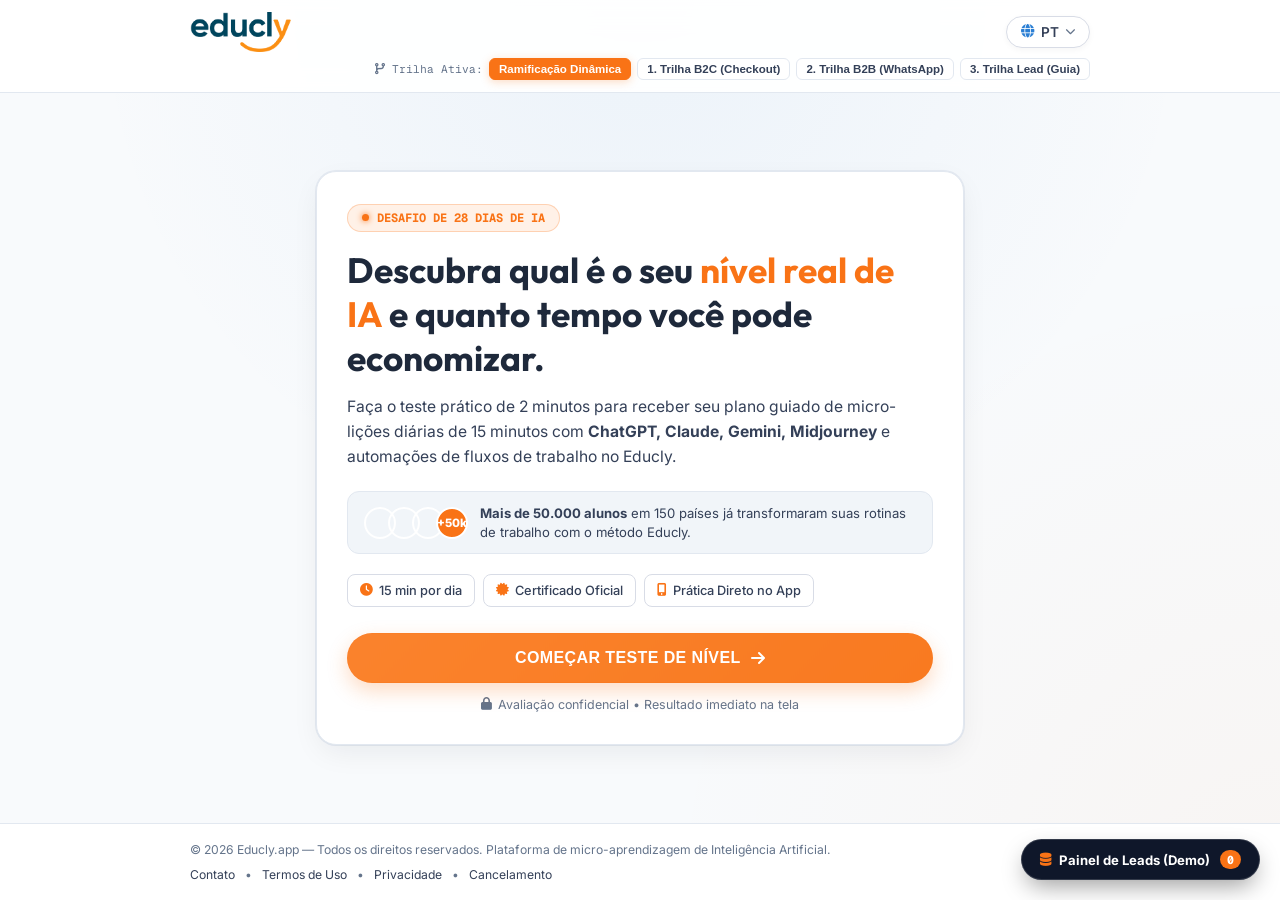
==== index.html @ 47c83539 "feat: quiz interativo educly com ramificacao condicional, i18n, design light e painel de leads" ====
<!DOCTYPE html>
<html lang="pt-BR" translate="no">
<head>
  <meta charset="UTF-8">
  <meta name="viewport" content="width=device-width, initial-scale=1.0, maximum-scale=1.0, user-scalable=no, viewport-fit=cover">
  <title>Educly — Teste de Nível de IA & Desafio de 28 Dias | ChatGPT, Claude e IA na Prática</title>
  <meta name="description" content="Descubra seu nível de maturidade em Inteligência Artificial e receba seu plano personalizado de 28 dias do Educly.app para dominar ChatGPT, Claude, Midjourney e economizar até 20 horas por semana.">
  <link rel="preconnect" href="https://fonts.googleapis.com">
  <link rel="preconnect" href="https://fonts.gstatic.com" crossorigin>
  <link href="https://fonts.googleapis.com/css2?family=Geist+Mono:wght@400;500;700&family=Inter:wght@400;500;600;700;800&family=Outfit:wght@500;600;700;800&family=Plus+Jakarta+Sans:wght@400;500;600;700;800&display=swap" rel="stylesheet">
  <link rel="stylesheet" href="https://cdnjs.cloudflare.com/ajax/libs/font-awesome/6.5.1/css/all.min.css">
  <link rel="stylesheet" href="style.css">
</head>
<body class="educly-light-body">

  <!-- ======================================================== -->
  <!-- HEADER LIMPO OFICIAL (LOGO + SELETOR DE IDIOMA ATIVO)   -->
  <!-- ======================================================== -->
  <header class="educly-clean-header">
    <div class="header-inner-row">
      
      <!-- Logotipo Oficial Educly -->
      <a href="https://educly.app" class="brand-link-official" aria-label="Educly Home">
        <img src="assets/logoLanding-ginAp5wP.png" alt="Educly" class="official-logo-img">
      </a>

      <!-- Seletor de Idioma que Traduz Dinamicamente -->
      <div class="header-right-side">
        <div class="lang-selector-container">
          <button type="button" class="lang-selector-pill" id="btnLangToggle" aria-label="Alterar Idioma">
            <i class="fas fa-globe lang-globe"></i>
            <span id="currentLangLabel">PT</span>
            <i class="fas fa-chevron-down lang-chevron" id="chevronLang"></i>
          </button>
          
          <div class="lang-dropdown-card" id="langDropdown" style="display: none;">
            <button type="button" class="lang-btn-opt active" data-lang="pt">Português <i class="fas fa-check"></i></button>
            <button type="button" class="lang-btn-opt" data-lang="en">English</button>
            <button type="button" class="lang-btn-opt" data-lang="es">Español</button>
            <button type="button" class="lang-btn-opt" data-lang="fr">Français</button>
            <button type="button" class="lang-btn-opt" data-lang="de">Deutsch</button>
          </div>
        </div>
      </div>

    </div>

    <!-- Barra de Simulação das 3 Vertentes (Para testes rápidos) -->
    <div class="simulator-pills-bar">
      <span class="sim-label" id="i18nSimLabel"><i class="fas fa-code-branch"></i> Trilha Ativa:</span>
      <button type="button" class="sim-opt-btn active" data-mode="auto" id="simBtnAuto">Ramificação Dinâmica</button>
      <button type="button" class="sim-opt-btn" data-mode="checkout" id="simBtnCheckout">1. Trilha B2C (Checkout)</button>
      <button type="button" class="sim-opt-btn" data-mode="whatsapp" id="simBtnWpp">2. Trilha B2B (WhatsApp)</button>
      <button type="button" class="sim-opt-btn" data-mode="lead" id="simBtnLead">3. Trilha Lead (Guia)</button>
    </div>
  </header>

  <!-- ============================================== -->
  <!-- MAIN QUIZ FUNNEL VIEWPORT                      -->
  <!-- ============================================== -->
  <main class="quiz-main-layout">
    <div class="quiz-container-box" id="quizContainer">

      <!-- Progress Header (App Native Duolingo / Headway Style) -->
      <div class="quiz-progress-module" id="progressModule" style="display: none;">
        <div class="prog-top">
          <button type="button" class="btn-prev-question" id="btnPrevQuestion" title="Voltar pergunta">
            <i class="fas fa-chevron-left"></i>
          </button>
          <div class="prog-bar-track">
            <div class="prog-bar-fill" id="progBarFill" style="width: 25%;"></div>
          </div>
          <div class="prog-streak">
            <i class="fas fa-fire"></i>
            <span id="streakNum">1</span>
          </div>
        </div>
        <div class="prog-bottom">
          <span class="prog-step-text" id="progStepText">Pergunta 1 de 4</span>
          <span class="prog-tag" id="progTagText"><i class="fas fa-bolt"></i> Calibragem Educly</span>
        </div>
      </div>

      <!-- STEP 0: INTRO HERO -->
      <section class="quiz-view active" id="screenIntro">
        <div class="challenge-pill">
          <span class="pulse-orange-dot"></span>
          <span id="tIntroBadge">DESAFIO DE 28 DIAS DE IA</span>
        </div>

        <h1 class="main-quiz-title" id="tIntroTitle">
          Descubra qual é o seu <span class="highlight-orange">nível real de IA</span> e quanto tempo você pode economizar.
        </h1>

        <p class="main-quiz-lead" id="tIntroLead">
          Faça o teste prático de 2 minutos para receber seu plano guiado de micro-lições diárias de 15 minutos com <strong>ChatGPT, Claude, Gemini, Midjourney</strong> e automações de fluxos de trabalho no Educly.
        </p>

        <!-- Social Proof Alunos -->
        <div class="proof-card-official">
          <div class="proof-avatars">
            <div class="av" style="background-image: url('https://images.unsplash.com/photo-1534528741775-53994a69daeb?w=100&auto=format&fit=crop&q=80')"></div>
            <div class="av" style="background-image: url('https://images.unsplash.com/photo-1507003211169-0a1dd7228f2d?w=100&auto=format&fit=crop&q=80')"></div>
            <div class="av" style="background-image: url('https://images.unsplash.com/photo-1517841905240-472988babdf9?w=100&auto=format&fit=crop&q=80')"></div>
            <div class="av-count">+50k</div>
          </div>
          <div class="proof-info-text" id="tIntroProof">
            <strong>Mais de 50.000 alunos</strong> em 150 países já transformaram suas rotinas de trabalho com o método Educly.
          </div>
        </div>

        <!-- 3 Feature Chips -->
        <div class="feature-chips-row">
          <div class="f-chip" id="tChip1"><i class="fas fa-clock text-orange"></i> 15 min por dia</div>
          <div class="f-chip" id="tChip2"><i class="fas fa-certificate text-orange"></i> Certificado Oficial</div>
          <div class="f-chip" id="tChip3"><i class="fas fa-mobile-alt text-orange"></i> Prática Direto no App</div>
        </div>

        <button type="button" class="cancellation-funnel-orange-button btn-primary-orange" id="btnStartQuiz">
          <span id="tBtnStart">COMEÇAR TESTE DE NÍVEL</span>
          <i class="fas fa-arrow-right"></i>
        </button>

        <div class="quiz-secure-tag" id="tIntroSecure">
          <i class="fas fa-lock"></i> Avaliação confidencial • Resultado imediato na tela
        </div>
      </section>

      <!-- PERGUNTA DINÂMICA CONTAINER (RENDERIZADA VIA RAMIFICAÇÃO) -->
      <section class="quiz-view" id="screenQuestion">
        <div class="view-header">
          <span class="v-eyebrow" id="qEyebrow">Etapa 1 de 4 • Ponto de Partida</span>
          <h2 class="v-title" id="qTitle">Título da Pergunta</h2>
          <p class="v-desc" id="qDesc">Descrição da Pergunta</p>
        </div>

        <div class="choices-stack" id="choicesContainer">
          <!-- Renderizado via JS com base na ramificação -->
        </div>
      </section>

      <!-- PROCESSING SCREEN -->
      <section class="quiz-view" id="screenProcessing">
        <div class="proc-card-inner">
          <div class="proc-spinner-box">
            <div class="spinner-circle-pulse"></div>
            <i class="fas fa-sparkles spinner-sparkle"></i>
          </div>

          <h3 class="proc-h3" id="tProcH3">Montando sua Trilha Educly...</h3>
          <p class="proc-p" id="tProcP">Calculando seu nível de maturidade em IA e gerando sua projeção de economia de horas.</p>

          <div class="proc-checklist">
            <div class="proc-step-line active" id="p1"><i class="fas fa-check-circle"></i> <span id="tProc1">Analisando perfil e área de atuação...</span></div>
            <div class="proc-step-line" id="p2"><i class="fas fa-circle-notch fa-spin"></i> <span id="tProc2">Selecionando os prompts e templates prioritários...</span></div>
            <div class="proc-step-line" id="p3"><i class="far fa-circle"></i> <span id="tProc3">Gerando plano de 28 dias personalizado...</span></div>
          </div>
        </div>
      </section>

      <!-- ============================================== -->
      <!-- RESULTADO VERTENTE 1: CHECKOUT DIRETO EDUCLY   -->
      <!-- ============================================== -->
      <section class="quiz-view result-wrapper" id="resultCheckout">
        <div class="result-badge-top">
          <i class="fas fa-award"></i> <span id="tRes1Badge">RESULTADO: SEU PLANO DE 28 DIAS ESTÁ PRONTO</span>
        </div>

        <h2 class="result-h2" id="tRes1Title">
          Você tem potencial para economizar até <span class="highlight-orange">16 horas por semana</span> com IA.
        </h2>

        <p class="result-p" id="tRes1Lead">
          Com base nas suas respostas, você está no perfil ideal para o <strong>Desafio de 28 Dias do Educly</strong>. Em apenas 15 minutos por dia, você vai dominar ChatGPT, Claude, prompts avançados e automações práticas.
        </p>

        <!-- Benchmark Card Comparison (App Style) -->
        <div class="comp-box-grid">
          <div class="comp-panel comp-before">
            <span class="comp-tag" id="tCompBeforeTag">HOJE (Sem Educly)</span>
            <ul class="comp-items">
              <li><i class="fas fa-times text-red"></i> <span id="tCompB1">Respostas genéricas do ChatGPT</span></li>
              <li><i class="fas fa-times text-red"></i> <span id="tCompB2">Horas perdidas em tarefas manuais</span></li>
              <li><i class="fas fa-times text-red"></i> <span id="tCompB3">Insegurança com novas ferramentas</span></li>
            </ul>
          </div>
          <div class="comp-panel comp-after">
            <span class="comp-tag tag-success" id="tCompAfterTag">EM 28 DIAS (Com Educly)</span>
            <ul class="comp-items">
              <li><i class="fas fa-check text-green"></i> <span id="tCompA1">Prompts profissionais calibrados</span></li>
              <li><i class="fas fa-check text-green"></i> <span id="tCompA2">10x mais rapidez em relatórios e textos</span></li>
              <li><i class="fas fa-check text-green"></i> <span id="tCompA3">Certificado de IA para o LinkedIn</span></li>
            </ul>
          </div>
        </div>

        <!-- Official Educly Pricing Offer Card -->
        <div class="pricing-card-box">
          <div class="pricing-head">
            <span class="badge-promo-orange" id="tPricingBadge">OFERTA DE BOAS-VINDAS DO QUIZ</span>
            <h3 id="tPricingTitle">Plano Premium Educly.app</h3>
            <p id="tPricingSub">Acesso completo a todas as trilhas, prompts, simulados práticos e certificado.</p>
          </div>

          <div class="pricing-values-row">
            <div class="vals-left">
              <span class="old-price" id="tPriceOld">De R$ 197</span>
              <div class="current-price">
                <span class="cur" id="tPriceCur">R$</span>
                <span class="big-num" id="tPriceVal">47</span>
                <span class="cents">,00</span>
              </div>
              <span class="note-payment" id="tPriceNote">Pagamento único ou plano promocional</span>
            </div>
            <div class="countdown-badge">
              <i class="fas fa-stopwatch"></i>
              <span><span id="tCountdownLabel">Vagas reservadas por:</span> <strong id="countdownTimer">14:59</strong></span>
            </div>
          </div>

          <div class="features-list-card">
            <div class="feat-item"><i class="fas fa-check text-orange"></i> <span id="tFeat1"><strong>Desafio Guiado de 28 Dias:</strong> 1 lição prática por dia.</span></div>
            <div class="feat-item"><i class="fas fa-check text-orange"></i> <span id="tFeat2"><strong>Biblioteca com +1.200 Prompts Prontos:</strong> Só copiar e colar.</span></div>
            <div class="feat-item"><i class="fas fa-check text-orange"></i> <span id="tFeat3"><strong>Treinamento ChatGPT + Claude + Gemini + Midjourney.</strong></span></div>
            <div class="feat-item"><i class="fas fa-check text-orange"></i> <span id="tFeat4"><strong>Certificado Oficial Reconhecido no LinkedIn.</strong></span></div>
          </div>

          <!-- Checkout CTA -->
          <a href="https://educly.app/?src=quiz_direto" target="_blank" class="cancellation-funnel-orange-button btn-checkout-action" id="btnGoToCheckout">
            <span id="tBtnCheckout">QUERO MEU ACESSO COM DESCONTO</span>
            <i class="fas fa-lock"></i>
          </a>

          <div class="trust-guarantee-row">
            <span><i class="fas fa-shield-alt text-green"></i> <span id="tGuar1">Garantia Incondicional de 7 Dias</span></span>
            <span><i class="fas fa-bolt text-orange"></i> <span id="tGuar2">Acesso Imediato no Celular e PC</span></span>
          </div>
        </div>
      </section>

      <!-- ============================================== -->
      <!-- RESULTADO VERTENTE 2: WHATSAPP HIGH-TICKET B2B -->
      <!-- ============================================== -->
      <section class="quiz-view result-wrapper" id="resultWhatsApp">
        <div class="result-badge-top badge-b2b-color">
          <i class="fas fa-building"></i> <span id="tRes2Badge">QUALIFICAÇÃO: PROGRAMA CORPORATIVO EDUCLY</span>
        </div>

        <h2 class="result-h2" id="tRes2Title">
          Sua empresa está qualificada para o <span class="highlight-orange">Educly Enterprise & Teams</span>
        </h2>

        <p class="result-p" id="tRes2Lead">
          Identificamos uma oportunidade estratégica de ganho de eficiência corporativa. Preparamos uma demonstração exclusiva com métricas de retenção e capacitação de equipes com IA.
        </p>

        <!-- Executive Briefing Card -->
        <div class="exec-brief-card">
          <div class="brief-top">
            <span class="code-tag"><i class="fas fa-terminal"></i> <span id="tB2bTag">DIAGNÓSTICO EXECUTIVO ALOCADO</span></span>
            <span class="status-approved"><i class="fas fa-check-circle"></i> <span id="tB2bStatus">Perfil Aprovado</span></span>
          </div>
          <div class="brief-grid">
            <div class="b-cell">
              <span class="bc-lbl" id="tB2bLbl1">Perfil Declarado:</span>
              <strong class="bc-val" id="b2bModel">Líder / Empresa (Treinamento de Equipe)</strong>
            </div>
            <div class="b-cell">
              <span class="bc-lbl" id="tB2bLbl2">Tamanho do Time:</span>
              <strong class="bc-val text-orange" id="b2bTeam">5 a 20 Colaboradores</strong>
            </div>
            <div class="b-cell">
              <span class="bc-lbl" id="tB2bLbl3">Gargalo Crítico:</span>
              <strong class="bc-val" id="b2bPain">Automação de Processos & Tempo</strong>
            </div>
            <div class="b-cell">
              <span class="bc-lbl" id="tB2bLbl4">Formato Recomendado:</span>
              <strong class="bc-val text-green" id="b2bFormat">Treinamento In-Company + Painel de Gestão</strong>
            </div>
          </div>
        </div>

        <!-- WhatsApp Executive Direct CTA -->
        <div class="wpp-official-box">
          <div class="wpp-box-head">
            <div class="wpp-circle-avatar"><i class="fab fa-whatsapp"></i></div>
            <div class="wpp-info">
              <h4 id="tWppTitle">Falar com o Especialista Educly</h4>
              <p id="tWppDesc">Agende uma sessão estratégica rápida de 15 minutos para ver o painel corporativo em funcionamento.</p>
            </div>
          </div>

          <a href="#" target="_blank" class="btn-whatsapp-action" id="btnGoToWhatsApp">
            <i class="fab fa-whatsapp"></i>
            <span id="tBtnWpp">SOLICITAR DEMONSTRAÇÃO VIA WHATSAPP</span>
          </a>

          <div class="wpp-speed-note">
            <i class="fas fa-check-double text-green"></i> <span id="tWppSpeed">Atendimento executivo direto • Sem filas</span>
          </div>
        </div>
      </section>

      <!-- ============================================== -->
      <!-- RESULTADO VERTENTE 3: ISCA DIGITAL (LEAD GUIA) -->
      <!-- ============================================== -->
      <section class="quiz-view result-wrapper" id="resultLead">
        <div class="result-badge-top badge-lead-color">
          <i class="fas fa-gift"></i> <span id="tRes3Badge">MATERIAL COMPLETO LIBERADO</span>
        </div>

        <h2 class="result-h2" id="tRes3Title">
          Receba seu <span class="highlight-orange">Guia de 100 Prompts do Educly</span> + Diagnóstico Detalhado
        </h2>

        <p class="result-p" id="tRes3Lead">
          Compilamos os 100 prompts mais poderosos de ChatGPT e Claude que os melhores profissionais usam para cortar tarefas diárias pela metade. Insira seus dados para receber o PDF gratuitamente no seu WhatsApp e E-mail.
        </p>

        <!-- Lead Form -->
        <div class="lead-form-panel">
          <form id="leadCaptureForm" onsubmit="return false;">
            <div class="form-field">
              <label for="leadName"><i class="fas fa-user text-orange"></i> <span id="tLeadLblName">Nome Completo:</span></label>
              <input type="text" id="leadName" placeholder="Ex: Felipe Silveira" required>
            </div>

            <div class="form-field">
              <label for="leadEmail"><i class="fas fa-envelope text-orange"></i> <span id="tLeadLblEmail">Seu Melhor E-mail:</span></label>
              <input type="email" id="leadEmail" placeholder="felipe@exemplo.com" required>
            </div>

            <div class="form-field">
              <label for="leadPhone"><i class="fab fa-whatsapp text-orange"></i> <span id="tLeadLblPhone">WhatsApp com DDD (Para receber o link instantâneo):</span></label>
              <input type="tel" id="leadPhone" placeholder="(11) 98765-4321" required>
            </div>

            <button type="submit" class="cancellation-funnel-orange-button btn-lead-action" id="btnSubmitLead">
              <i class="fas fa-file-download"></i>
              <span id="tBtnLead">RECEBER GUIA GRATUITO + PLANO DE IA</span>
            </button>
          </form>

          <div class="lead-success-panel" id="leadSuccessFeedback" style="display: none;">
            <div class="lead-success-icon"><i class="fas fa-check-circle"></i></div>
            <h3 id="tLeadSuccessH3">Diagnóstico enviado com sucesso!</h3>
            <p id="tLeadSuccessP">O link do seu Guia de Prompts já foi despachado para seu WhatsApp e e-mail. Enquanto isso, experimente a primeira aula interativa do Educly:</p>
            <a href="https://educly.app" target="_blank" class="btn-demo-start">
              <i class="fas fa-play"></i> <span id="tBtnDemo">Iniciar Desafio no Educly.app</span>
            </a>
          </div>

          <div class="lead-safe-note" id="tLeadSafe">
            <i class="fas fa-shield-alt"></i> Seus dados estão 100% seguros sob a LGPD. Não enviamos spam.
          </div>
        </div>
      </section>

    </div>
  </main>

  <!-- ======================================================== -->
  <!-- BOTÃO FLUTUANTE DA CENTRAL DE ADMINISTRAÇÃO / LEADS      -->
  <!-- ======================================================== -->
  <button type="button" class="btn-admin-floating" id="btnOpenAdmin" title="Abrir Central de Leads & Dados em Tempo Real">
    <i class="fas fa-database"></i>
    <span>Painel de Leads (Demo)</span>
    <span class="leads-counter-pill" id="leadsCounterBadge">0</span>
  </button>

  <!-- MODAL DO PAINEL DE LEADS / CENTRAL DE DADOS -->
  <div class="admin-modal-backdrop" id="adminModal" style="display: none;">
    <div class="admin-modal-card">
      <div class="admin-modal-header">
        <div class="admin-title-box">
          <i class="fas fa-server text-orange"></i>
          <div>
            <h3>Central de Leads & Dados Coletados</h3>
            <span class="admin-sub">Dados capturados em tempo real (Armazenamento Local + Payload Webhook)</span>
          </div>
        </div>
        <button type="button" class="btn-close-admin" id="btnCloseAdmin">&times;</button>
      </div>

      <div class="admin-modal-body">
        
        <!-- Summary Cards -->
        <div class="admin-stats-row">
          <div class="astat-card">
            <span class="astat-num" id="astatTotal">0</span>
            <span class="astat-lbl">Total de Respostas</span>
          </div>
          <div class="astat-card">
            <span class="astat-num text-orange" id="astatB2C">0</span>
            <span class="astat-lbl">B2C Checkout</span>
          </div>
          <div class="astat-card">
            <span class="astat-num text-green" id="astatB2B">0</span>
            <span class="astat-lbl">B2B WhatsApp</span>
          </div>
          <div class="astat-card">
            <span class="astat-num text-blue" id="astatLead">0</span>
            <span class="astat-lbl">Iscas Digitais</span>
          </div>
        </div>

        <!-- Leads Table -->
        <div class="admin-table-wrap">
          <table class="admin-leads-table">
            <thead>
              <tr>
                <th>Data / Hora</th>
                <th>Trilha / Vertente</th>
                <th>Contato / Identificação</th>
                <th>Respostas / Score</th>
                <th>Ações</th>
              </tr>
            </thead>
            <tbody id="adminLeadsTbody">
              <tr class="empty-row">
                <td colspan="5">Nenhum dado capturado ainda. Complete o teste para ver os dados gerados em tempo real!</td>
              </tr>
            </tbody>
          </table>
        </div>

        <!-- Technical Payload Inspector -->
        <div class="admin-payload-box">
          <div class="payload-header">
            <span><i class="fas fa-code"></i> Payload JSON para Webhook (Supabase / CRM):</span>
            <button type="button" class="btn-copy-payload" id="btnCopyPayload"><i class="far fa-copy"></i> Copiar JSON</button>
          </div>
          <pre class="json-code-viewer" id="jsonViewer">// Faça o quiz para gerar o payload JSON estruturado...</pre>
        </div>

      </div>

      <div class="admin-modal-footer">
        <button type="button" class="btn-clear-leads" id="btnClearLeads"><i class="fas fa-trash-alt"></i> Limpar Dados</button>
        <button type="button" class="btn-done-admin" id="btnDoneAdmin">Fechar Painel</button>
      </div>
    </div>
  </div>

  <!-- Sticky Bottom Footer Oficial Light -->
  <footer class="official-educly-footer">
    <div class="footer-wrap">
      <div class="footer-copyright" id="tFooterCopy">
        &copy; 2026 Educly.app — Todos os direitos reservados. Plataforma de micro-aprendizagem de Inteligência Artificial.
      </div>
      <div class="footer-nav-links">
        <a href="contato.html" id="tFoot1">Contato</a>
        <span>•</span>
        <a href="termos.html" id="tFoot2">Termos de Uso</a>
        <span>•</span>
        <a href="privacidade.html" id="tFoot3">Privacidade</a>
        <span>•</span>
        <a href="cancelamento.html" id="tFoot4">Cancelamento</a>
      </div>
    </div>
  </footer>

  <script src="app.js"></script>
</body>
</html>
---- style.css ----
/* ==========================================================================
   EDUCLY.APP OFFICIAL LIGHT DESIGN SYSTEM (Tokens extraídos do site original)
   Fundo: #FFFFFF & #F8FAFC
   Textos: #1E293B, #344058, #475467, #667085
   Bordas: #D8DCE6, #E2E8F0, #E5E7EB
   Primária: #F97316 (Laranja Educly)
   Azul Oficial: #2B7FD4 e #8BBDE8
   Sucesso: #10B981
   ========================================================================== */

:root {
  --bg-page: #F8FAFC;
  --bg-card: #FFFFFF;
  --bg-card-subtle: #F1F5F9;
  --bg-input: #FFFFFF;
  
  --border-light: #E2E8F0;
  --border-divider: #D8DCE6;
  --border-blue: #8BBDE8;
  
  --text-primary: #1E293B;
  --text-secondary: #344058;
  --text-muted: #64748B;
  --text-placeholder: #94A3B8;

  --educly-orange: #F97316;
  --educly-orange-hover: #EA580C;
  --educly-orange-glow: rgba(249, 115, 22, 0.25);

  --educly-blue: #2B7FD4;
  --educly-blue-hover: #1D68B3;
  --educly-blue-light: #EAF3FD;

  --accent-green: #10B981;
  --accent-red: #EF4444;

  --font-sans: 'Inter', -apple-system, BlinkMacSystemFont, 'Segoe UI', Roboto, sans-serif;
  --font-outfit: 'Outfit', sans-serif;
  --font-mono: 'Geist Mono', monospace;

  --radius-btn: 9999px;
  --radius-card: 20px;
  --radius-opt: 14px;

  --shadow-card: 0 10px 30px -5px rgba(15, 23, 42, 0.08), 0 0 0 1px rgba(226, 232, 240, 0.8);
  --shadow-dropdown: 0 12px 30px rgba(15, 23, 42, 0.12), 0 0 0 1px rgba(226, 232, 240, 0.8);
}

* {
  box-sizing: border-box;
  margin: 0;
  padding: 0;
}

body.educly-light-body {
  font-family: var(--font-sans);
  background-color: var(--bg-page);
  background-image: 
    radial-gradient(circle at 50% 0%, rgba(43, 127, 212, 0.06) 0%, transparent 50%),
    radial-gradient(circle at 100% 100%, rgba(249, 115, 22, 0.04) 0%, transparent 40%);
  background-attachment: fixed;
  color: var(--text-primary);
  min-height: 100vh;
  display: flex;
  flex-direction: column;
  -webkit-font-smoothing: antialiased;
  -moz-osx-font-smoothing: grayscale;
}

/* ========================================================
   CLEAN OFFICIAL LIGHT HEADER (Apenas Logo + Seletor de Idioma)
   ======================================================== */
.educly-clean-header {
  position: sticky;
  top: 0;
  z-index: 1000;
  background: rgba(255, 255, 255, 0.92);
  backdrop-filter: blur(14px);
  -webkit-backdrop-filter: blur(14px);
  border-bottom: 1px solid var(--border-light);
  padding: 12px 20px;
}

.header-inner-row {
  max-width: 900px;
  margin: 0 auto;
  display: flex;
  align-items: center;
  justify-content: space-between;
  gap: 16px;
}

.brand-link-official {
  display: flex;
  align-items: center;
  text-decoration: none;
}

.official-logo-img {
  height: 34px;
  width: auto;
  display: block;
}

@media (min-width: 640px) {
  .official-logo-img {
    height: 40px;
  }
}

.header-right-side {
  display: flex;
  align-items: center;
  gap: 12px;
}

/* Seletor de Idioma Oficial */
.lang-selector-container {
  position: relative;
}

.lang-selector-pill {
  display: inline-flex;
  align-items: center;
  gap: 6px;
  background: var(--bg-card);
  border: 1px solid var(--border-divider);
  color: var(--text-secondary);
  font-family: var(--font-sans);
  font-size: 0.85rem;
  font-weight: 600;
  padding: 7px 14px;
  border-radius: var(--radius-btn);
  cursor: pointer;
  transition: all 0.2s ease;
  box-shadow: 0 2px 6px rgba(0, 0, 0, 0.04);
}

.lang-selector-pill:hover {
  background: var(--educly-blue-light);
  border-color: var(--border-blue);
  color: var(--educly-blue);
}

.lang-globe {
  font-size: 0.85rem;
  color: var(--educly-blue);
}

.lang-chevron {
  font-size: 0.65rem;
  color: var(--text-muted);
  transition: transform 0.2s ease;
}

.lang-dropdown-card {
  position: absolute;
  top: calc(100% + 8px);
  right: 0;
  width: 160px;
  background: #FFFFFF;
  border: 1px solid var(--border-divider);
  border-radius: 14px;
  padding: 6px;
  box-shadow: var(--shadow-dropdown);
  display: flex;
  flex-direction: column;
  gap: 3px;
  z-index: 10000;
}

.lang-btn-opt {
  display: flex;
  align-items: center;
  justify-content: space-between;
  width: 100%;
  padding: 8px 12px;
  background: transparent;
  border: none;
  border-radius: 8px;
  color: var(--text-secondary);
  font-size: 0.85rem;
  font-weight: 500;
  cursor: pointer;
  text-align: left;
  transition: all 0.15s ease;
}

.lang-btn-opt:hover {
  background: var(--educly-blue-light);
  color: var(--educly-blue);
}

.lang-btn-opt.active {
  color: var(--educly-orange);
  background: rgba(249, 115, 22, 0.08);
  font-weight: 700;
}

/* Simulador de Vertentes (Compacto) */
.simulator-pills-bar {
  max-width: 900px;
  margin: 6px auto 0 auto;
  display: flex;
  align-items: center;
  justify-content: flex-end;
  gap: 6px;
  flex-wrap: wrap;
}

.sim-label {
  font-size: 0.7rem;
  font-family: var(--font-mono);
  color: var(--text-muted);
}

.sim-opt-btn {
  background: #FFFFFF;
  border: 1px solid var(--border-light);
  color: var(--text-secondary);
  font-size: 0.72rem;
  font-weight: 600;
  padding: 4px 9px;
  border-radius: 6px;
  cursor: pointer;
  transition: all 0.15s ease;
}

.sim-opt-btn:hover {
  background: var(--bg-card-subtle);
}

.sim-opt-btn.active {
  background: var(--educly-orange);
  border-color: var(--educly-orange);
  color: #FFFFFF;
  box-shadow: 0 2px 8px var(--educly-orange-glow);
}

/* ========================================================
   MAIN QUIZ LAYOUT (LIGHT & MOBILE FIRST)
   ======================================================== */
.quiz-main-layout {
  flex: 1;
  max-width: 680px;
  width: 100%;
  margin: 24px auto;
  padding: 0 16px;
  display: flex;
  flex-direction: column;
  justify-content: center;
}

.quiz-container-box {
  background: var(--bg-card);
  border: 1px solid var(--border-light);
  border-radius: var(--radius-card);
  box-shadow: var(--shadow-card);
  padding: 32px 30px;
  position: relative;
  overflow: hidden;
}

@media (max-width: 640px) {
  .quiz-main-layout {
    margin: 14px auto;
    padding: 0 12px;
  }
  .quiz-container-box {
    padding: 22px 18px;
    border-radius: 16px;
  }
}

/* App-Native Progress Bar Light */
.quiz-progress-module {
  margin-bottom: 24px;
}

.prog-top {
  display: flex;
  align-items: center;
  gap: 12px;
}

.btn-prev-question {
  width: 34px;
  height: 34px;
  border-radius: 50%;
  background: #FFFFFF;
  border: 1px solid var(--border-divider);
  color: var(--text-secondary);
  cursor: pointer;
  display: flex;
  align-items: center;
  justify-content: center;
  font-size: 0.85rem;
  transition: all 0.2s;
  box-shadow: 0 2px 4px rgba(0, 0, 0, 0.04);
}

.btn-prev-question:hover {
  background: var(--bg-card-subtle);
  color: var(--text-primary);
}

.prog-bar-track {
  flex: 1;
  height: 8px;
  background: #E2E8F0;
  border-radius: 999px;
  overflow: hidden;
}

.prog-bar-fill {
  height: 100%;
  background: linear-gradient(90deg, var(--educly-orange), #F59E0B);
  border-radius: 999px;
  transition: width 0.35s cubic-bezier(0.16, 1, 0.3, 1);
}

.prog-streak {
  display: inline-flex;
  align-items: center;
  gap: 5px;
  background: rgba(249, 115, 22, 0.1);
  border: 1px solid rgba(249, 115, 22, 0.25);
  padding: 4px 10px;
  border-radius: 999px;
  font-family: var(--font-mono);
  font-size: 0.78rem;
  font-weight: 700;
  color: var(--educly-orange);
}

.prog-bottom {
  display: flex;
  justify-content: space-between;
  align-items: center;
  margin-top: 8px;
  font-size: 0.75rem;
  color: var(--text-muted);
}

.prog-tag {
  font-family: var(--font-mono);
  color: var(--educly-blue);
  font-weight: 600;
}

/* Screen Transitions */
.quiz-view {
  display: none;
  opacity: 0;
  transform: translateY(8px);
  transition: opacity 0.25s ease, transform 0.25s ease;
}

.quiz-view.active {
  display: block;
  opacity: 1;
  transform: translateY(0);
}

/* Intro Screen */
.challenge-pill {
  display: inline-flex;
  align-items: center;
  gap: 8px;
  background: rgba(249, 115, 22, 0.1);
  border: 1px solid rgba(249, 115, 22, 0.25);
  color: var(--educly-orange);
  padding: 5px 14px;
  border-radius: 999px;
  font-family: var(--font-mono);
  font-size: 0.75rem;
  font-weight: 700;
  margin-bottom: 16px;
}

.pulse-orange-dot {
  width: 7px;
  height: 7px;
  border-radius: 50%;
  background: var(--educly-orange);
  box-shadow: 0 0 6px var(--educly-orange);
  animation: pulseLight 1.8s infinite;
}

@keyframes pulseLight {
  0% { transform: scale(0.95); opacity: 0.8; }
  50% { transform: scale(1.3); opacity: 1; }
  100% { transform: scale(0.95); opacity: 0.8; }
}

.main-quiz-title {
  font-family: var(--font-outfit);
  font-size: clamp(1.65rem, 3.8vw, 2.2rem);
  font-weight: 700;
  line-height: 1.25;
  color: var(--text-primary);
  margin-bottom: 14px;
}

.highlight-orange {
  color: var(--educly-orange);
}

.main-quiz-lead {
  font-size: 0.98rem;
  line-height: 1.6;
  color: var(--text-secondary);
  margin-bottom: 22px;
}

/* Social Proof Alunos */
.proof-card-official {
  display: flex;
  align-items: center;
  gap: 12px;
  background: var(--bg-card-subtle);
  border: 1px solid var(--border-light);
  border-radius: 12px;
  padding: 12px 16px;
  margin-bottom: 20px;
}

.proof-avatars {
  display: flex;
  align-items: center;
}

.av {
  width: 32px;
  height: 32px;
  border-radius: 50%;
  border: 2px solid #FFFFFF;
  background-size: cover;
  margin-left: -8px;
}

.av:first-child {
  margin-left: 0;
}

.av-count {
  width: 32px;
  height: 32px;
  border-radius: 50%;
  background: var(--educly-orange);
  color: #fff;
  font-size: 0.72rem;
  font-weight: 800;
  display: flex;
  align-items: center;
  justify-content: center;
  margin-left: -8px;
  border: 2px solid #FFFFFF;
}

.proof-info-text {
  font-size: 0.82rem;
  color: var(--text-secondary);
  line-height: 1.4;
}

.feature-chips-row {
  display: flex;
  gap: 8px;
  flex-wrap: wrap;
  margin-bottom: 26px;
}

.f-chip {
  background: #FFFFFF;
  border: 1px solid var(--border-divider);
  border-radius: 8px;
  padding: 8px 12px;
  font-size: 0.8rem;
  color: var(--text-secondary);
  display: flex;
  align-items: center;
  gap: 6px;
  font-weight: 500;
}

.text-orange { color: var(--educly-orange) !important; }
.text-green { color: var(--accent-green) !important; }
.text-red { color: var(--accent-red) !important; }
.text-blue { color: var(--educly-blue) !important; }

/* Botão Laranja com Efeito Sheen Original */
.btn-primary-orange {
  display: flex;
  align-items: center;
  justify-content: center;
  gap: 10px;
  width: 100%;
  padding: 16px 24px;
  background: var(--educly-orange);
  color: #FFFFFF;
  border: none;
  border-radius: var(--radius-btn);
  font-size: 1rem;
  font-weight: 800;
  letter-spacing: 0.4px;
  cursor: pointer;
  box-shadow: 0 8px 20px var(--educly-orange-glow);
  transition: all 0.2s cubic-bezier(0.16, 1, 0.3, 1);
}

.btn-primary-orange:hover {
  background: var(--educly-orange-hover);
  transform: translateY(-2px);
  box-shadow: 0 12px 26px rgba(249, 115, 22, 0.45);
}

.quiz-secure-tag {
  margin-top: 14px;
  text-align: center;
  font-size: 0.78rem;
  color: var(--text-muted);
  display: flex;
  align-items: center;
  justify-content: center;
  gap: 6px;
}

/* ========================================================
   QUESTIONS & CHOICES (LIGHT)
   ======================================================== */
.view-header {
  margin-bottom: 22px;
}

.v-eyebrow {
  display: block;
  font-family: var(--font-mono);
  font-size: 0.75rem;
  color: var(--educly-blue);
  font-weight: 700;
  text-transform: uppercase;
  margin-bottom: 6px;
}

.v-title {
  font-size: 1.35rem;
  font-weight: 700;
  color: var(--text-primary);
  line-height: 1.3;
  margin-bottom: 6px;
}

.v-desc {
  font-size: 0.88rem;
  color: var(--text-muted);
}

.choices-stack {
  display: flex;
  flex-direction: column;
  gap: 10px;
}

.choice-card {
  display: flex;
  align-items: center;
  gap: 14px;
  background: #FFFFFF;
  border: 1px solid var(--border-divider);
  border-radius: var(--radius-opt);
  padding: 14px 18px;
  text-align: left;
  cursor: pointer;
  transition: all 0.2s ease;
  width: 100%;
  color: inherit;
}

.choice-card:hover {
  background: var(--educly-blue-light);
  border-color: var(--border-blue);
  transform: translateX(3px);
}

.choice-card.selected {
  background: rgba(249, 115, 22, 0.08);
  border-color: var(--educly-orange);
  box-shadow: 0 0 0 1px var(--educly-orange);
}

.choice-icon {
  width: 40px;
  height: 40px;
  border-radius: 10px;
  background: var(--bg-card-subtle);
  display: flex;
  align-items: center;
  justify-content: center;
  font-size: 1.15rem;
  color: var(--educly-orange);
  flex-shrink: 0;
  transition: all 0.2s;
}

.choice-card.selected .choice-icon {
  background: var(--educly-orange);
  color: #fff;
}

.choice-text {
  flex: 1;
}

.choice-title {
  display: block;
  font-size: 0.96rem;
  color: var(--text-primary);
  margin-bottom: 3px;
  font-weight: 600;
}

.choice-subtitle {
  display: block;
  font-size: 0.8rem;
  color: var(--text-muted);
  line-height: 1.35;
}

.choice-radio {
  width: 20px;
  height: 20px;
  border-radius: 50%;
  border: 2px solid var(--border-divider);
  display: flex;
  align-items: center;
  justify-content: center;
  flex-shrink: 0;
  transition: all 0.2s;
}

.choice-card.selected .choice-radio {
  border-color: var(--educly-orange);
  background: var(--educly-orange);
}

/* ========================================================
   PROCESSING VIEW (LIGHT)
   ======================================================== */
.proc-card-inner {
  padding: 30px 10px;
  text-align: center;
}

.proc-spinner-box {
  position: relative;
  width: 64px;
  height: 64px;
  margin: 0 auto 18px auto;
  display: flex;
  align-items: center;
  justify-content: center;
}

.spinner-circle-pulse {
  position: absolute;
  inset: 0;
  border-radius: 50%;
  border: 3px solid rgba(249, 115, 22, 0.2);
  border-top-color: var(--educly-orange);
  animation: spin 1s linear infinite;
}

@keyframes spin {
  to { transform: rotate(360deg); }
}

.spinner-sparkle {
  font-size: 1.5rem;
  color: var(--educly-orange);
}

.proc-h3 {
  font-size: 1.4rem;
  color: var(--text-primary);
  margin-bottom: 6px;
}

.proc-p {
  font-size: 0.9rem;
  color: var(--text-secondary);
  max-width: 440px;
  margin: 0 auto 20px auto;
}

.proc-checklist {
  max-width: 380px;
  margin: 0 auto;
  text-align: left;
  display: flex;
  flex-direction: column;
  gap: 10px;
}

.proc-step-line {
  font-size: 0.84rem;
  color: var(--text-muted);
  display: flex;
  align-items: center;
  gap: 10px;
}

.proc-step-line.active {
  color: var(--text-primary);
  font-weight: 600;
}

.proc-step-line.done {
  color: var(--accent-green);
}

/* ========================================================
   RESULT VIEWS & 3 VERTENTES (LIGHT)
   ======================================================== */
.result-wrapper {
  padding-top: 4px;
}

.result-badge-top {
  display: inline-flex;
  align-items: center;
  gap: 8px;
  font-family: var(--font-mono);
  font-size: 0.75rem;
  font-weight: 700;
  background: rgba(249, 115, 22, 0.1);
  color: var(--educly-orange);
  border: 1px solid rgba(249, 115, 22, 0.25);
  padding: 5px 12px;
  border-radius: 999px;
  margin-bottom: 14px;
}

.badge-b2b-color {
  background: rgba(16, 185, 129, 0.1);
  color: var(--accent-green);
  border-color: rgba(16, 185, 129, 0.25);
}

.badge-lead-color {
  background: rgba(43, 127, 212, 0.1);
  color: var(--educly-blue);
  border-color: rgba(43, 127, 212, 0.25);
}

.result-h2 {
  font-family: var(--font-outfit);
  font-size: clamp(1.6rem, 3.2vw, 2rem);
  line-height: 1.25;
  color: var(--text-primary);
  margin-bottom: 10px;
}

.result-p {
  font-size: 0.95rem;
  color: var(--text-secondary);
  line-height: 1.55;
  margin-bottom: 20px;
}

/* Comparison Box Light */
.comp-box-grid {
  display: grid;
  grid-template-columns: repeat(auto-fit, minmax(240px, 1fr));
  gap: 12px;
  margin-bottom: 22px;
}

.comp-panel {
  background: var(--bg-card-subtle);
  border: 1px solid var(--border-light);
  border-radius: 12px;
  padding: 16px;
}

.comp-panel.comp-after {
  border-color: rgba(16, 185, 129, 0.3);
  background: rgba(16, 185, 129, 0.05);
}

.comp-tag {
  display: block;
  font-family: var(--font-mono);
  font-size: 0.72rem;
  color: var(--text-muted);
  font-weight: 700;
  margin-bottom: 10px;
}

.tag-success {
  color: var(--accent-green);
}

.comp-items {
  list-style: none;
  display: flex;
  flex-direction: column;
  gap: 7px;
  font-size: 0.82rem;
  color: var(--text-secondary);
}

.comp-items li {
  display: flex;
  align-items: center;
  gap: 8px;
}

/* Pricing Card Box */
.pricing-card-box {
  background: #FFFFFF;
  border: 1px solid rgba(249, 115, 22, 0.35);
  border-radius: 16px;
  padding: 22px;
  box-shadow: 0 8px 24px rgba(249, 115, 22, 0.08);
}

.pricing-head {
  border-bottom: 1px solid var(--border-light);
  padding-bottom: 14px;
  margin-bottom: 14px;
}

.badge-promo-orange {
  display: inline-block;
  font-family: var(--font-mono);
  font-size: 0.68rem;
  background: rgba(249, 115, 22, 0.1);
  color: var(--educly-orange);
  padding: 3px 8px;
  border-radius: 4px;
  font-weight: 700;
  margin-bottom: 6px;
}

.pricing-head h3 {
  font-size: 1.25rem;
  color: var(--text-primary);
  margin-bottom: 3px;
}

.pricing-head p {
  font-size: 0.82rem;
  color: var(--text-muted);
}

.pricing-values-row {
  display: flex;
  justify-content: space-between;
  align-items: center;
  flex-wrap: wrap;
  gap: 10px;
  margin-bottom: 16px;
}

.old-price {
  font-family: var(--font-mono);
  font-size: 0.82rem;
  color: var(--text-muted);
  text-decoration: line-through;
  display: block;
}

.current-price {
  display: flex;
  align-items: baseline;
  color: var(--text-primary);
}

.cur { font-size: 1.05rem; font-weight: 600; margin-right: 2px; }
.big-num { font-family: var(--font-mono); font-size: 2.2rem; font-weight: 800; color: var(--text-primary); }
.cents { font-size: 1.05rem; font-weight: 600; }

.note-payment {
  display: block;
  font-size: 0.72rem;
  color: var(--accent-green);
  font-weight: 600;
}

.countdown-badge {
  background: #FEF2F2;
  border: 1px solid #FCA5A5;
  color: #DC2626;
  padding: 5px 10px;
  border-radius: 6px;
  font-size: 0.76rem;
  display: flex;
  align-items: center;
  gap: 6px;
}

.features-list-card {
  display: flex;
  flex-direction: column;
  gap: 8px;
  margin-bottom: 20px;
}

.feat-item {
  font-size: 0.85rem;
  color: var(--text-secondary);
  display: flex;
  align-items: center;
  gap: 8px;
}

/* Orange Sheen Button */
.cancellation-funnel-orange-button {
  position: relative;
  overflow: hidden;
  isolation: isolate;
  transform: translateZ(0);
}

.cancellation-funnel-orange-button:before {
  content: "";
  position: absolute;
  inset: -180%;
  pointer-events: none;
  opacity: 0.88;
  transform: translate3d(-28%, 28%, 0);
  background: linear-gradient(135deg, rgba(255, 255, 255, 0) 0%, rgba(255, 244, 214, 0.12) 46%, #fffffffa, rgba(255, 244, 214, 0.16) 54%, rgba(255, 255, 255, 0) 100%);
  mix-blend-mode: screen;
  filter: blur(2.4px);
  transition: transform 0.96s cubic-bezier(0.22, 1, 0.36, 1);
  will-change: transform;
}

.cancellation-funnel-orange-button:hover:before {
  transform: translate3d(28%, -28%, 0);
}

.btn-checkout-action {
  display: flex;
  align-items: center;
  justify-content: center;
  gap: 10px;
  width: 100%;
  padding: 16px 22px;
  background: var(--educly-orange);
  color: #ffffff;
  text-decoration: none;
  border-radius: var(--radius-btn);
  font-size: 0.96rem;
  font-weight: 800;
  letter-spacing: 0.4px;
  box-shadow: 0 8px 20px var(--educly-orange-glow);
  transition: all 0.2s;
}

.btn-checkout-action:hover {
  background: var(--educly-orange-hover);
  transform: translateY(-2px);
  box-shadow: 0 12px 24px rgba(249, 115, 22, 0.45);
}

.trust-guarantee-row {
  margin-top: 12px;
  display: flex;
  justify-content: space-around;
  font-size: 0.74rem;
  color: var(--text-muted);
  flex-wrap: wrap;
  gap: 6px;
}

/* Vertente 2: WhatsApp B2B (Light) */
.exec-brief-card {
  background: var(--bg-card-subtle);
  border: 1px solid var(--border-light);
  border-radius: 12px;
  padding: 16px;
  margin-bottom: 18px;
}

.brief-top {
  display: flex;
  justify-content: space-between;
  border-bottom: 1px solid var(--border-divider);
  padding-bottom: 8px;
  margin-bottom: 12px;
}

.code-tag {
  font-family: var(--font-mono);
  font-size: 0.72rem;
  color: var(--text-muted);
}

.status-approved {
  font-family: var(--font-mono);
  font-size: 0.75rem;
  color: var(--accent-green);
  font-weight: 700;
}

.brief-grid {
  display: grid;
  grid-template-columns: repeat(auto-fit, minmax(180px, 1fr));
  gap: 12px;
}

.bc-lbl {
  display: block;
  font-size: 0.72rem;
  color: var(--text-muted);
  margin-bottom: 2px;
}

.bc-val {
  display: block;
  font-size: 0.9rem;
  color: var(--text-primary);
}

.wpp-official-box {
  background: #F0FDF4;
  border: 1px solid #86EFAC;
  border-radius: 16px;
  padding: 22px;
  text-align: center;
}

.wpp-box-head {
  display: flex;
  align-items: center;
  gap: 12px;
  text-align: left;
  margin-bottom: 16px;
}

.wpp-circle-avatar {
  width: 46px;
  height: 46px;
  border-radius: 50%;
  background: #25D366;
  color: #FFFFFF;
  font-size: 1.5rem;
  display: flex;
  align-items: center;
  justify-content: center;
  flex-shrink: 0;
}

.wpp-info h4 {
  font-size: 1.1rem;
  color: #14532D;
  margin-bottom: 3px;
}

.wpp-info p {
  font-size: 0.82rem;
  color: #166534;
}

.btn-whatsapp-action {
  display: flex;
  align-items: center;
  justify-content: center;
  gap: 10px;
  width: 100%;
  padding: 15px 22px;
  background: #25D366;
  color: #FFFFFF;
  text-decoration: none;
  font-size: 0.95rem;
  font-weight: 800;
  border-radius: var(--radius-btn);
  box-shadow: 0 6px 18px rgba(37, 211, 102, 0.35);
  transition: all 0.2s;
}

.btn-whatsapp-action:hover {
  background: #20BA5A;
  transform: translateY(-2px);
  box-shadow: 0 10px 24px rgba(37, 211, 102, 0.5);
}

.wpp-speed-note {
  margin-top: 10px;
  font-size: 0.74rem;
  color: #166534;
}

/* Vertente 3: Lead Form (Light) */
.lead-form-panel {
  background: #FFFFFF;
  border: 1px solid var(--border-light);
  border-radius: 16px;
  padding: 22px;
}

.form-field {
  margin-bottom: 12px;
  text-align: left;
}

.form-field label {
  display: block;
  font-size: 0.8rem;
  color: var(--text-secondary);
  font-weight: 600;
  margin-bottom: 5px;
}

.form-field input {
  width: 100%;
  padding: 12px 14px;
  background: #FFFFFF;
  border: 1px solid var(--border-divider);
  border-radius: 10px;
  font-size: 0.92rem;
  color: var(--text-primary);
  outline: none;
  transition: all 0.2s;
  font-family: var(--font-sans);
}

.form-field input:focus {
  border-color: var(--educly-orange);
  box-shadow: 0 0 0 2px var(--educly-orange-glow);
}

.btn-lead-action {
  display: flex;
  align-items: center;
  justify-content: center;
  gap: 10px;
  width: 100%;
  padding: 15px 20px;
  background: var(--educly-orange);
  color: #ffffff;
  border: none;
  border-radius: var(--radius-btn);
  font-size: 0.95rem;
  font-weight: 800;
  cursor: pointer;
  box-shadow: 0 6px 18px var(--educly-orange-glow);
  transition: all 0.2s;
}

.lead-success-panel {
  padding: 20px 10px;
  text-align: center;
}

.lead-success-icon {
  font-size: 2.8rem;
  color: var(--accent-green);
  margin-bottom: 10px;
}

.lead-success-panel h3 {
  font-size: 1.3rem;
  color: var(--text-primary);
  margin-bottom: 6px;
}

.lead-success-panel p {
  font-size: 0.88rem;
  color: var(--text-secondary);
  line-height: 1.45;
  margin-bottom: 18px;
}

.btn-demo-start {
  display: inline-flex;
  align-items: center;
  gap: 8px;
  padding: 12px 20px;
  background: var(--educly-orange);
  color: #fff;
  text-decoration: none;
  border-radius: var(--radius-btn);
  font-weight: 700;
  font-size: 0.88rem;
}

.lead-safe-note {
  margin-top: 12px;
  text-align: center;
  font-size: 0.74rem;
  color: var(--text-muted);
}

/* ========================================================
   BOTÃO FLUTUANTE DA CENTRAL DE ADMINISTRAÇÃO / LEADS
   ======================================================== */
.btn-admin-floating {
  position: fixed;
  bottom: 20px;
  right: 20px;
  z-index: 9999;
  display: inline-flex;
  align-items: center;
  gap: 8px;
  background: #0F172A;
  color: #FFFFFF;
  border: 1px solid rgba(255, 255, 255, 0.15);
  border-radius: var(--radius-btn);
  padding: 10px 18px;
  font-family: var(--font-sans);
  font-size: 0.82rem;
  font-weight: 700;
  cursor: pointer;
  box-shadow: 0 10px 25px -5px rgba(0, 0, 0, 0.4);
  transition: all 0.2s cubic-bezier(0.16, 1, 0.3, 1);
}

.btn-admin-floating:hover {
  background: #1E293B;
  transform: translateY(-2px);
  box-shadow: 0 14px 28px rgba(0, 0, 0, 0.5);
}

.btn-admin-floating i {
  color: var(--educly-orange);
}

.leads-counter-pill {
  background: var(--educly-orange);
  color: #FFFFFF;
  font-family: var(--font-mono);
  font-size: 0.72rem;
  font-weight: 800;
  padding: 2px 7px;
  border-radius: 999px;
  margin-left: 2px;
}

/* MODAL DE ADMINISTRAÇÃO / CENTRAL DE LEADS */
.admin-modal-backdrop {
  position: fixed;
  inset: 0;
  z-index: 10000;
  background: rgba(15, 23, 42, 0.75);
  backdrop-filter: blur(8px);
  -webkit-backdrop-filter: blur(8px);
  display: flex;
  align-items: center;
  justify-content: center;
  padding: 20px;
  animation: fadeIn 0.2s ease;
}

@keyframes fadeIn {
  from { opacity: 0; }
  to { opacity: 1; }
}

.admin-modal-card {
  background: #FFFFFF;
  border: 1px solid var(--border-divider);
  border-radius: 18px;
  box-shadow: 0 25px 50px -12px rgba(0, 0, 0, 0.25);
  width: 100%;
  max-width: 820px;
  max-height: 90vh;
  display: flex;
  flex-direction: column;
  overflow: hidden;
}

.admin-modal-header {
  padding: 18px 24px;
  border-bottom: 1px solid var(--border-light);
  display: flex;
  align-items: center;
  justify-content: space-between;
}

.admin-title-box {
  display: flex;
  align-items: center;
  gap: 12px;
}

.admin-title-box i {
  font-size: 1.5rem;
}

.admin-title-box h3 {
  font-size: 1.15rem;
  color: var(--text-primary);
  font-weight: 700;
}

.admin-sub {
  font-size: 0.78rem;
  color: var(--text-muted);
}

.btn-close-admin {
  background: transparent;
  border: none;
  font-size: 1.6rem;
  color: var(--text-muted);
  cursor: pointer;
  line-height: 1;
}

.btn-close-admin:hover {
  color: var(--text-primary);
}

.admin-modal-body {
  padding: 20px 24px;
  overflow-y: auto;
  flex: 1;
}

.admin-stats-row {
  display: grid;
  grid-template-columns: repeat(4, 1fr);
  gap: 10px;
  margin-bottom: 20px;
}

@media (max-width: 600px) {
  .admin-stats-row {
    grid-template-columns: repeat(2, 1fr);
  }
}

.astat-card {
  background: var(--bg-card-subtle);
  border: 1px solid var(--border-light);
  border-radius: 10px;
  padding: 10px 14px;
  text-align: center;
}

.astat-num {
  display: block;
  font-family: var(--font-mono);
  font-size: 1.3rem;
  font-weight: 800;
  color: var(--text-primary);
}

.astat-lbl {
  font-size: 0.72rem;
  color: var(--text-muted);
  font-weight: 600;
}

.admin-table-wrap {
  border: 1px solid var(--border-light);
  border-radius: 10px;
  overflow-x: auto;
  margin-bottom: 20px;
}

.admin-leads-table {
  width: 100%;
  border-collapse: collapse;
  font-size: 0.82rem;
  text-align: left;
}

.admin-leads-table th {
  background: var(--bg-card-subtle);
  padding: 10px 12px;
  font-family: var(--font-mono);
  font-size: 0.72rem;
  color: var(--text-muted);
  border-bottom: 1px solid var(--border-divider);
  text-transform: uppercase;
}

.admin-leads-table td {
  padding: 10px 12px;
  border-bottom: 1px solid var(--border-light);
  color: var(--text-secondary);
}

.empty-row td {
  text-align: center;
  color: var(--text-muted);
  padding: 24px;
}

.tag-badge {
  display: inline-block;
  padding: 2px 8px;
  border-radius: 4px;
  font-family: var(--font-mono);
  font-size: 0.7rem;
  font-weight: 700;
}

.tag-b2c { background: rgba(249, 115, 22, 0.1); color: var(--educly-orange); }
.tag-b2b { background: rgba(16, 185, 129, 0.1); color: var(--accent-green); }
.tag-lead { background: rgba(43, 127, 212, 0.1); color: var(--educly-blue); }

.admin-payload-box {
  background: #090B10;
  border: 1px solid rgba(255, 255, 255, 0.1);
  border-radius: 10px;
  padding: 14px;
}

.payload-header {
  display: flex;
  justify-content: space-between;
  align-items: center;
  margin-bottom: 8px;
  font-family: var(--font-mono);
  font-size: 0.75rem;
  color: #94A3B8;
}

.btn-copy-payload {
  background: rgba(255, 255, 255, 0.1);
  border: 1px solid rgba(255, 255, 255, 0.2);
  color: #fff;
  border-radius: 4px;
  padding: 4px 8px;
  font-size: 0.72rem;
  cursor: pointer;
  transition: all 0.2s;
}

.btn-copy-payload:hover {
  background: rgba(255, 255, 255, 0.2);
}

.json-code-viewer {
  font-family: var(--font-mono);
  font-size: 0.75rem;
  color: #38BDF8;
  white-space: pre-wrap;
  word-break: break-all;
  max-height: 140px;
  overflow-y: auto;
}

.admin-modal-footer {
  padding: 14px 24px;
  border-top: 1px solid var(--border-light);
  display: flex;
  justify-content: space-between;
  align-items: center;
}

.btn-clear-leads {
  background: transparent;
  border: 1px solid var(--border-divider);
  color: var(--accent-red);
  padding: 8px 14px;
  border-radius: 6px;
  font-size: 0.8rem;
  font-weight: 600;
  cursor: pointer;
}

.btn-clear-leads:hover {
  background: #FEF2F2;
}

.btn-done-admin {
  background: #0F172A;
  color: #fff;
  border: none;
  padding: 8px 18px;
  border-radius: 6px;
  font-size: 0.85rem;
  font-weight: 600;
  cursor: pointer;
}

.btn-done-admin:hover {
  background: #1E293B;
}

/* ========================================================
   LIGHT FOOTER
   ======================================================== */
.official-educly-footer {
  border-top: 1px solid var(--border-light);
  padding: 18px 20px;
  background: #FFFFFF;
}

.footer-wrap {
  max-width: 900px;
  margin: 0 auto;
  display: flex;
  justify-content: space-between;
  align-items: center;
  flex-wrap: wrap;
  gap: 10px;
  font-size: 0.76rem;
  color: var(--text-muted);
}

.footer-nav-links {
  display: flex;
  align-items: center;
  gap: 10px;
}

.footer-nav-links a {
  color: var(--text-secondary);
  text-decoration: none;
  transition: color 0.15s;
}

.footer-nav-links a:hover {
  color: var(--educly-orange);
}
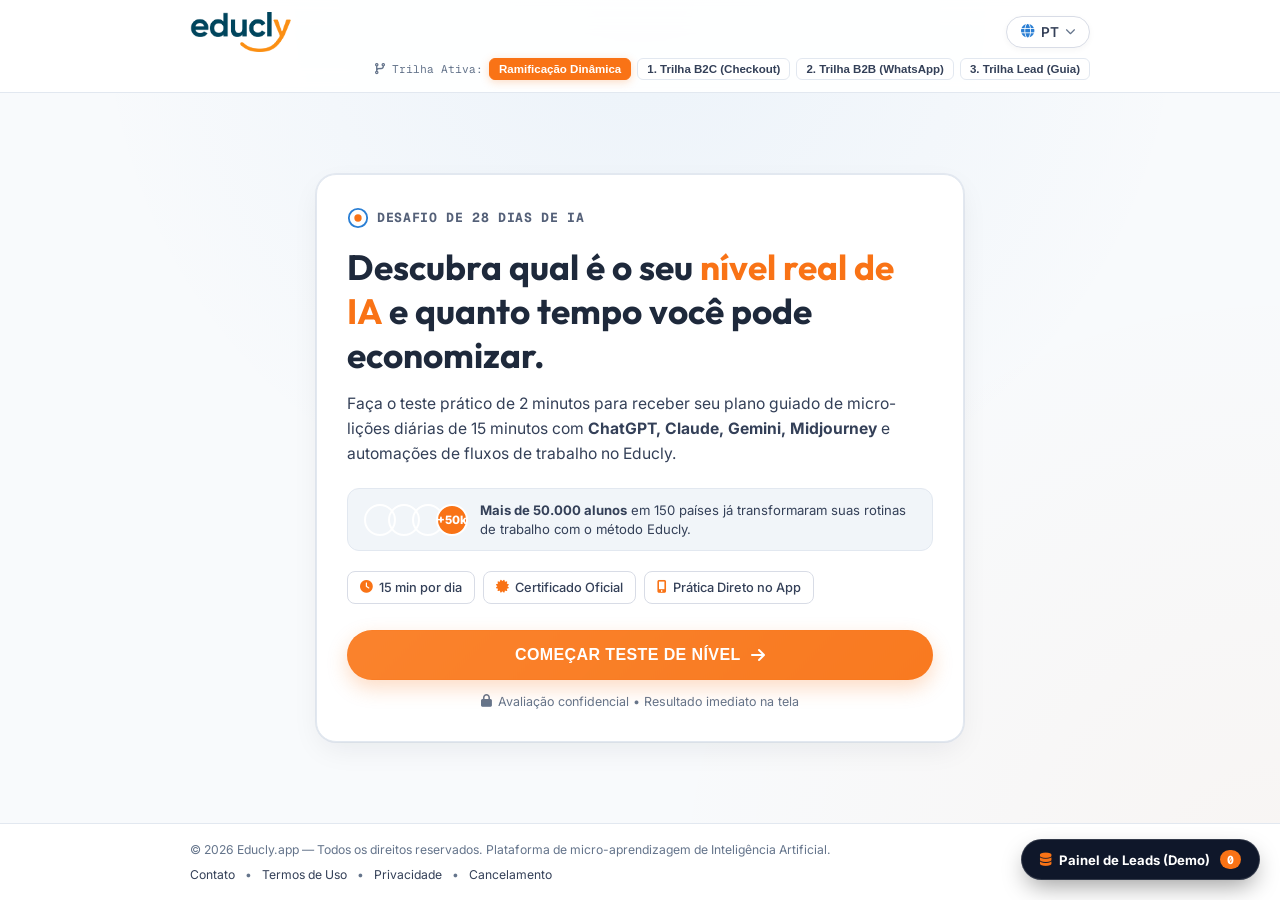
==== commit 1928fdda: "refactor(quiz): aplica design autoral educly e estetica limpa shadcn nas opcoes e corrige eyebrow" ====
--- a/index.html
+++ b/index.html
@@ -83,9 +83,13 @@
 
       <!-- STEP 0: INTRO HERO -->
       <section class="quiz-view active" id="screenIntro">
-        <div class="challenge-pill">
-          <span class="pulse-orange-dot"></span>
-          <span id="tIntroBadge">DESAFIO DE 28 DIAS DE IA</span>
+        <!-- EYEBROW AUTORAL ORIGINAL EDUCLY (SEM PÍLULA GENÉRICA) -->
+        <div class="educly-autoral-eyebrow">
+          <svg class="circle-icon-svg" viewBox="0 0 24 24" fill="none" xmlns="http://www.w3.org/2000/svg">
+            <circle cx="12" cy="12" r="10" stroke="#2B7FD4" stroke-width="2"/>
+            <circle cx="12" cy="12" r="4" fill="#F97316"/>
+          </svg>
+          <span class="educly-eyebrow-text" id="tIntroBadge">DESAFIO DE 28 DIAS DE IA</span>
         </div>
 
         <h1 class="main-quiz-title" id="tIntroTitle">
--- a/style.css
+++ b/style.css
@@ -362,7 +362,29 @@
   transform: translateY(0);
 }
 
-/* Intro Screen */
+/* Intro Screen Eyebrow Autoral Original */
+.educly-autoral-eyebrow {
+  display: inline-flex;
+  align-items: center;
+  gap: 8px;
+  margin-bottom: 16px;
+}
+
+.circle-icon-svg {
+  width: 22px;
+  height: 22px;
+  display: block;
+}
+
+.educly-eyebrow-text {
+  font-family: var(--font-mono);
+  font-size: 0.82rem;
+  font-weight: 700;
+  color: #546078;
+  text-transform: uppercase;
+  letter-spacing: 0.05em;
+}
+
 .challenge-pill {
   display: inline-flex;
   align-items: center;
@@ -559,7 +581,7 @@
 .choices-stack {
   display: flex;
   flex-direction: column;
-  gap: 10px;
+  gap: 12px;
 }
 
 .choice-card {
@@ -567,26 +589,28 @@
   align-items: center;
   gap: 14px;
   background: #FFFFFF;
-  border: 1px solid var(--border-divider);
-  border-radius: var(--radius-opt);
-  padding: 14px 18px;
+  border: 1px solid #E2E8F0;
+  border-radius: 12px;
+  padding: 16px 18px;
   text-align: left;
   cursor: pointer;
-  transition: all 0.2s ease;
+  transition: all 0.2s cubic-bezier(0.16, 1, 0.3, 1);
   width: 100%;
   color: inherit;
+  box-shadow: 0 1px 2px rgba(0, 0, 0, 0.03);
 }
 
 .choice-card:hover {
-  background: var(--educly-blue-light);
-  border-color: var(--border-blue);
-  transform: translateX(3px);
+  background: #F8FAFC;
+  border-color: #CBD5E1;
+  transform: translateY(-1px);
+  box-shadow: 0 4px 12px rgba(0, 0, 0, 0.05);
 }
 
 .choice-card.selected {
-  background: rgba(249, 115, 22, 0.08);
-  border-color: var(--educly-orange);
-  box-shadow: 0 0 0 1px var(--educly-orange);
+  background: rgba(249, 115, 22, 0.05);
+  border-color: #F97316;
+  box-shadow: 0 0 0 1.5px #F97316, 0 4px 12px rgba(249, 115, 22, 0.1);
 }
 
 .choice-icon {
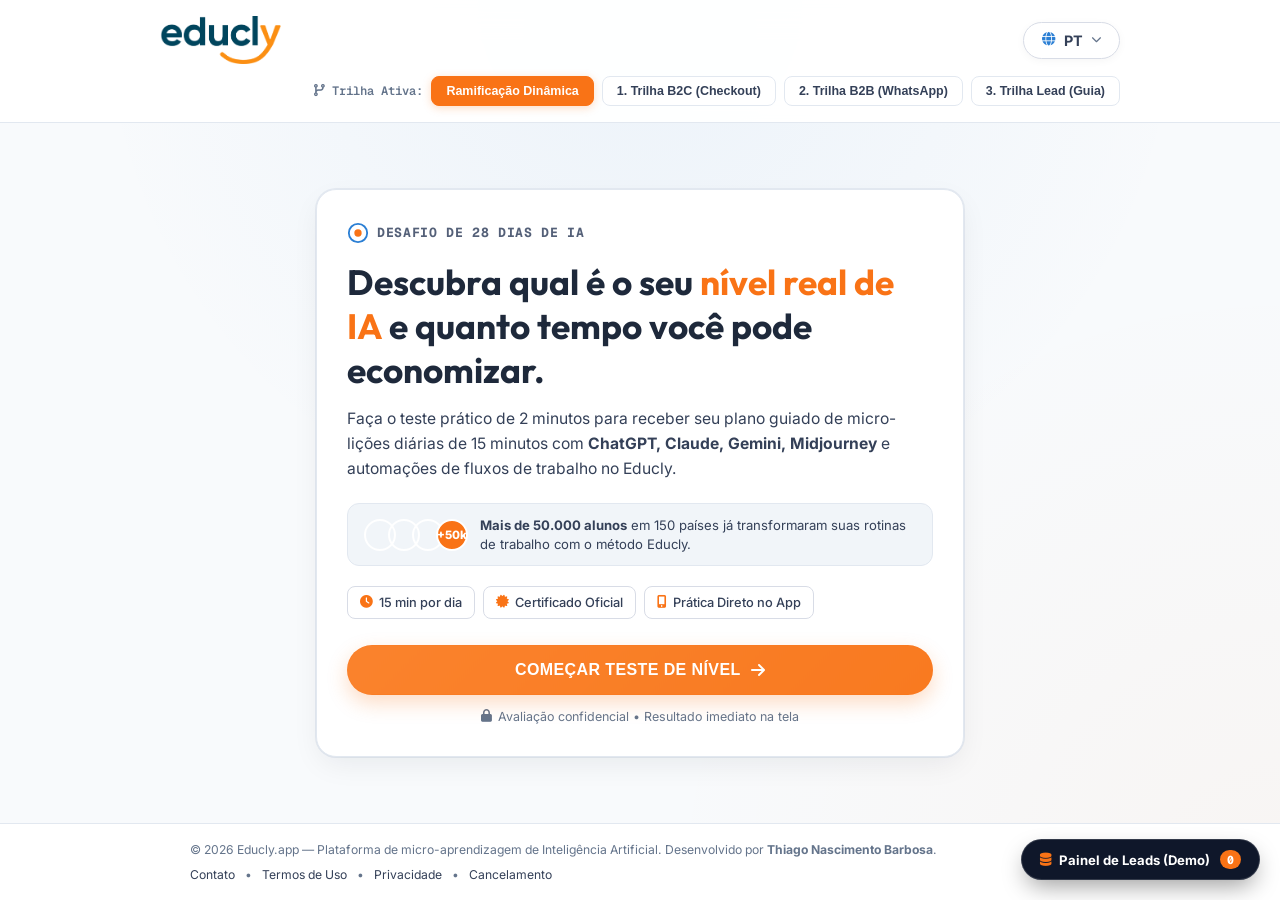
==== commit 8e8f76c6: "style: refine header proportions, update footer branding and document 4 visual themes with real scre" ====
--- a/index.html
+++ b/index.html
@@ -450,7 +450,7 @@
   <footer class="official-educly-footer">
     <div class="footer-wrap">
       <div class="footer-copyright" id="tFooterCopy">
-        &copy; 2026 Educly.app — Todos os direitos reservados. Plataforma de micro-aprendizagem de Inteligência Artificial.
+        &copy; 2026 Educly.app — Plataforma de micro-aprendizagem de Inteligência Artificial. Desenvolvido por <strong>Thiago Nascimento Barbosa</strong>.
       </div>
       <div class="footer-nav-links">
         <a href="contato.html" id="tFoot1">Contato</a>
--- a/style.css
+++ b/style.css
@@ -74,44 +74,49 @@
   position: sticky;
   top: 0;
   z-index: 1000;
-  background: rgba(255, 255, 255, 0.92);
-  backdrop-filter: blur(14px);
-  -webkit-backdrop-filter: blur(14px);
+  background: rgba(255, 255, 255, 0.94);
+  backdrop-filter: blur(16px);
+  -webkit-backdrop-filter: blur(16px);
   border-bottom: 1px solid var(--border-light);
-  padding: 12px 20px;
+  padding: 16px 24px;
 }
 
 .header-inner-row {
-  max-width: 900px;
+  max-width: 960px;
   margin: 0 auto;
   display: flex;
   align-items: center;
   justify-content: space-between;
-  gap: 16px;
+  gap: 20px;
 }
 
 .brand-link-official {
   display: flex;
   align-items: center;
   text-decoration: none;
+  transition: transform 0.2s ease;
+}
+
+.brand-link-official:hover {
+  transform: translateY(-1px);
 }
 
 .official-logo-img {
-  height: 34px;
+  height: 42px;
   width: auto;
   display: block;
 }
 
 @media (min-width: 640px) {
   .official-logo-img {
-    height: 40px;
+    height: 48px;
   }
 }
 
 .header-right-side {
   display: flex;
   align-items: center;
-  gap: 12px;
+  gap: 14px;
 }
 
 /* Seletor de Idioma Oficial */
@@ -122,18 +127,18 @@
 .lang-selector-pill {
   display: inline-flex;
   align-items: center;
-  gap: 6px;
+  gap: 8px;
   background: var(--bg-card);
   border: 1px solid var(--border-divider);
   color: var(--text-secondary);
   font-family: var(--font-sans);
-  font-size: 0.85rem;
-  font-weight: 600;
-  padding: 7px 14px;
+  font-size: 0.9rem;
+  font-weight: 700;
+  padding: 9px 18px;
   border-radius: var(--radius-btn);
   cursor: pointer;
   transition: all 0.2s ease;
-  box-shadow: 0 2px 6px rgba(0, 0, 0, 0.04);
+  box-shadow: 0 2px 8px rgba(0, 0, 0, 0.04);
 }
 
 .lang-selector-pill:hover {
@@ -197,31 +202,32 @@
   font-weight: 700;
 }
 
-/* Simulador de Vertentes (Compacto) */
+/* Simulador de Vertentes (Espaçoso & Confortável) */
 .simulator-pills-bar {
-  max-width: 900px;
-  margin: 6px auto 0 auto;
+  max-width: 960px;
+  margin: 12px auto 0 auto;
   display: flex;
   align-items: center;
   justify-content: flex-end;
-  gap: 6px;
+  gap: 8px;
   flex-wrap: wrap;
 }
 
 .sim-label {
-  font-size: 0.7rem;
+  font-size: 0.76rem;
   font-family: var(--font-mono);
   color: var(--text-muted);
+  font-weight: 600;
 }
 
 .sim-opt-btn {
   background: #FFFFFF;
   border: 1px solid var(--border-light);
   color: var(--text-secondary);
-  font-size: 0.72rem;
-  font-weight: 600;
-  padding: 4px 9px;
-  border-radius: 6px;
+  font-size: 0.78rem;
+  font-weight: 700;
+  padding: 7px 14px;
+  border-radius: 8px;
   cursor: pointer;
   transition: all 0.15s ease;
 }
@@ -1544,3 +1550,323 @@
 .footer-nav-links a:hover {
   color: var(--educly-orange);
 }
+
+/* ==========================================================================
+   SISTEMA DE 4 TEMAS VISUAIS DINÂMICOS (Acionados pelos botões da barra superior)
+   ========================================================================== */
+
+/* --------------------------------------------------------------------------
+   TEMA 1: EDUCLY AUTORAL ORIGINAL (Padrão Oficial Light Limpo)
+   -------------------------------------------------------------------------- */
+body.theme-educly-1 {
+  background-color: #F8FAFC;
+  color: #1E293B;
+}
+
+/* --------------------------------------------------------------------------
+   TEMA 2: SWISS MINIMALIST & BENTO EDITORIAL (Design Suíço, Alto Contraste, Papel Creme)
+   -------------------------------------------------------------------------- */
+body.theme-swiss-2 {
+  background-color: #F4F4F0 !important;
+  color: #000000 !important;
+}
+
+body.theme-swiss-2 .educly-clean-header {
+  background: #FFFFFF !important;
+  border-bottom: 2px solid #000000 !important;
+}
+
+body.theme-swiss-2 .quiz-container-box {
+  background: #FFFFFF !important;
+  border: 2px solid #000000 !important;
+  box-shadow: 6px 6px 0 #000000 !important;
+  border-radius: 4px !important;
+}
+
+body.theme-swiss-2 .v-title,
+body.theme-swiss-2 .main-quiz-title {
+  font-family: 'Plus Jakarta Sans', sans-serif !important;
+  font-weight: 800 !important;
+  letter-spacing: -0.03em !important;
+  color: #000000 !important;
+}
+
+body.theme-swiss-2 .v-desc,
+body.theme-swiss-2 .main-quiz-lead {
+  color: #3F3F46 !important;
+  font-weight: 500 !important;
+}
+
+body.theme-swiss-2 .choice-card {
+  border: 1.5px solid #000000 !important;
+  border-radius: 4px !important;
+  background: #FFFFFF !important;
+  box-shadow: 3px 3px 0 #000000 !important;
+  margin-bottom: 8px !important;
+  color: #000000 !important;
+}
+
+body.theme-swiss-2 .choice-card:hover {
+  background: #F4F4F5 !important;
+  box-shadow: 5px 5px 0 #000000 !important;
+  transform: translate(-1px, -1px) !important;
+}
+
+body.theme-swiss-2 .choice-card.selected {
+  background: #E4E4E7 !important;
+  border: 2px solid #000000 !important;
+  box-shadow: 4px 4px 0 #000000 !important;
+}
+
+body.theme-swiss-2 .c-title {
+  color: #000000 !important;
+  font-weight: 700 !important;
+  font-size: 0.98rem !important;
+}
+
+body.theme-swiss-2 .c-sub {
+  color: #52525B !important;
+  font-weight: 500 !important;
+  font-size: 0.84rem !important;
+}
+
+body.theme-swiss-2 .c-icon-circle {
+  background: #000000 !important;
+  color: #FFFFFF !important;
+  border-radius: 4px !important;
+}
+
+body.theme-swiss-2 .c-check-circle {
+  border-color: #000000 !important;
+  color: #000000 !important;
+}
+
+body.theme-swiss-2 .btn-primary-orange,
+body.theme-swiss-2 .btn-checkout-glow {
+  background: #000000 !important;
+  color: #FFFFFF !important;
+  border: 2px solid #000000 !important;
+  border-radius: 4px !important;
+  box-shadow: 4px 4px 0 #52525B !important;
+  font-weight: 800 !important;
+}
+
+body.theme-swiss-2 .prog-bar-track {
+  background: #E4E4E7 !important;
+  border: 1px solid #000000 !important;
+}
+
+body.theme-swiss-2 .prog-bar-fill {
+  background: #000000 !important;
+}
+
+/* --------------------------------------------------------------------------
+   TEMA 3: CYBERPUNK NEO-TERMINAL / KINETIC DEEP DARK (Preto Puro, Ciano Elétrico)
+   -------------------------------------------------------------------------- */
+body.theme-dark-3 {
+  background-color: #050811 !important;
+  background-image: 
+    radial-gradient(circle at 50% 0%, rgba(0, 242, 254, 0.12) 0%, transparent 50%),
+    linear-gradient(rgba(0, 242, 254, 0.03) 1px, transparent 1px),
+    linear-gradient(90deg, rgba(0, 242, 254, 0.03) 1px, transparent 1px) !important;
+  background-size: 100% 100%, 30px 30px, 30px 30px !important;
+  color: #F8FAFC !important;
+}
+
+body.theme-dark-3 .educly-clean-header {
+  background: rgba(5, 8, 17, 0.95) !important;
+  border-bottom: 1px solid rgba(0, 242, 254, 0.25) !important;
+}
+
+body.theme-dark-3 .quiz-container-box {
+  background: #090E1A !important;
+  border: 1px solid rgba(0, 242, 254, 0.3) !important;
+  box-shadow: 0 0 35px rgba(0, 242, 254, 0.12), inset 0 1px 0 rgba(255, 255, 255, 0.1) !important;
+  border-radius: 16px !important;
+}
+
+body.theme-dark-3 .main-quiz-title,
+body.theme-dark-3 .v-title {
+  color: #FFFFFF !important;
+  font-family: 'Plus Jakarta Sans', sans-serif !important;
+}
+
+body.theme-dark-3 .v-desc,
+body.theme-dark-3 .main-quiz-lead {
+  color: #94A3B8 !important;
+}
+
+body.theme-dark-3 .v-eyebrow {
+  color: #00F2FE !important;
+}
+
+/* Efeito de Feixe de Luz Shimmer Beam no texto */
+body.theme-dark-3 .highlight-orange,
+body.theme-dark-3 .v-title span {
+  background: linear-gradient(110deg, #38BDF8 20%, #FFFFFF 40%, #00F2FE 50%, #A855F7 60%, #38BDF8 80%) !important;
+  background-size: 200% auto !important;
+  color: transparent !important;
+  -webkit-background-clip: text !important;
+  background-clip: text !important;
+  animation: textShimmerBeamTheme 3.5s linear infinite !important;
+}
+
+/* Barra Neon Viva com Pulso */
+body.theme-dark-3 .prog-bar-track {
+  background: rgba(255, 255, 255, 0.08) !important;
+  border: 1px solid rgba(0, 242, 254, 0.2) !important;
+}
+
+body.theme-dark-3 .prog-bar-fill {
+  background: linear-gradient(90deg, #00F2FE, #3B82F6, #8B5CF6) !important;
+  box-shadow: 0 0 14px rgba(0, 242, 254, 0.8) !important;
+}
+
+body.theme-dark-3 .choice-card {
+  background: #0D1424 !important;
+  border: 1px solid rgba(0, 242, 254, 0.2) !important;
+  color: #FFFFFF !important;
+  box-shadow: 0 4px 15px rgba(0, 0, 0, 0.4) !important;
+}
+
+body.theme-dark-3 .choice-card:hover {
+  background: #131E35 !important;
+  border-color: #00F2FE !important;
+  box-shadow: 0 0 20px rgba(0, 242, 254, 0.25) !important;
+  transform: translateY(-1px) !important;
+}
+
+body.theme-dark-3 .choice-card.selected {
+  background: rgba(0, 242, 254, 0.12) !important;
+  border-color: #00F2FE !important;
+  box-shadow: 0 0 25px rgba(0, 242, 254, 0.4) !important;
+}
+
+body.theme-dark-3 .c-title {
+  color: #FFFFFF !important;
+  font-weight: 700 !important;
+  font-size: 0.98rem !important;
+}
+
+body.theme-dark-3 .c-sub {
+  color: #94A3B8 !important;
+  font-weight: 400 !important;
+  font-size: 0.84rem !important;
+  line-height: 1.4 !important;
+}
+
+body.theme-dark-3 .c-icon-circle {
+  background: rgba(0, 242, 254, 0.15) !important;
+  color: #00F2FE !important;
+  border: 1px solid rgba(0, 242, 254, 0.3) !important;
+}
+
+body.theme-dark-3 .c-check-circle {
+  border-color: rgba(0, 242, 254, 0.4) !important;
+  color: #00F2FE !important;
+}
+
+body.theme-dark-3 .btn-primary-orange,
+body.theme-dark-3 .btn-checkout-glow {
+  background: linear-gradient(90deg, #00F2FE, #2563EB) !important;
+  color: #FFFFFF !important;
+  box-shadow: 0 4px 25px rgba(0, 242, 254, 0.45) !important;
+  border: none !important;
+}
+
+/* --------------------------------------------------------------------------
+   TEMA 4: AURORA TECH GLASS (Índigo Violeta Translúcido, Suave e Profundo)
+   -------------------------------------------------------------------------- */
+body.theme-aurora-4 {
+  background-color: #090D18 !important;
+  background-image: 
+    radial-gradient(circle at 15% 25%, rgba(99, 102, 241, 0.28) 0%, transparent 45%),
+    radial-gradient(circle at 85% 75%, rgba(168, 85, 247, 0.22) 0%, transparent 45%) !important;
+  color: #F8FAFC !important;
+}
+
+body.theme-aurora-4 .educly-clean-header {
+  background: rgba(9, 13, 24, 0.88) !important;
+  border-bottom: 1px solid rgba(99, 102, 241, 0.25) !important;
+}
+
+body.theme-aurora-4 .quiz-container-box {
+  background: rgba(22, 29, 49, 0.75) !important;
+  border: 1px solid rgba(129, 140, 248, 0.3) !important;
+  box-shadow: 0 16px 45px rgba(0, 0, 0, 0.5), 0 0 35px rgba(99, 102, 241, 0.2) !important;
+  backdrop-filter: blur(18px) !important;
+  -webkit-backdrop-filter: blur(18px) !important;
+  border-radius: 20px !important;
+}
+
+body.theme-aurora-4 .main-quiz-title,
+body.theme-aurora-4 .v-title {
+  color: #FFFFFF !important;
+}
+
+body.theme-aurora-4 .v-desc,
+body.theme-aurora-4 .main-quiz-lead {
+  color: #CBD5E1 !important;
+}
+
+body.theme-aurora-4 .v-eyebrow {
+  color: #A5B4FC !important;
+}
+
+body.theme-aurora-4 .highlight-orange,
+body.theme-aurora-4 .v-title span {
+  color: #A5B4FC !important;
+}
+
+body.theme-aurora-4 .choice-card {
+  background: rgba(15, 23, 42, 0.65) !important;
+  border: 1px solid rgba(129, 140, 248, 0.25) !important;
+  color: #FFFFFF !important;
+}
+
+body.theme-aurora-4 .choice-card:hover {
+  background: rgba(30, 41, 59, 0.85) !important;
+  border-color: #818CF8 !important;
+  transform: translateY(-2px) !important;
+  box-shadow: 0 8px 24px rgba(99, 102, 241, 0.25) !important;
+}
+
+body.theme-aurora-4 .choice-card.selected {
+  background: rgba(99, 102, 241, 0.25) !important;
+  border-color: #A5B4FC !important;
+  box-shadow: 0 0 0 1.5px #A5B4FC, 0 4px 25px rgba(99, 102, 241, 0.35) !important;
+}
+
+body.theme-aurora-4 .c-title {
+  color: #FFFFFF !important;
+  font-weight: 700 !important;
+  font-size: 0.98rem !important;
+}
+
+body.theme-aurora-4 .c-sub {
+  color: #94A3B8 !important;
+  font-weight: 400 !important;
+  font-size: 0.84rem !important;
+  line-height: 1.4 !important;
+}
+
+body.theme-aurora-4 .c-icon-circle {
+  background: rgba(99, 102, 241, 0.25) !important;
+  color: #A5B4FC !important;
+  border: 1px solid rgba(165, 180, 252, 0.3) !important;
+}
+
+body.theme-aurora-4 .c-check-circle {
+  border-color: rgba(165, 180, 252, 0.4) !important;
+  color: #A5B4FC !important;
+}
+
+body.theme-aurora-4 .btn-primary-orange,
+body.theme-aurora-4 .btn-checkout-glow {
+  background: linear-gradient(135deg, #6366F1, #8B5CF6) !important;
+  box-shadow: 0 8px 26px rgba(99, 102, 241, 0.45) !important;
+}
+
+body.theme-aurora-4 .prog-bar-fill {
+  background: linear-gradient(90deg, #6366F1, #06B6D4) !important;
+}
